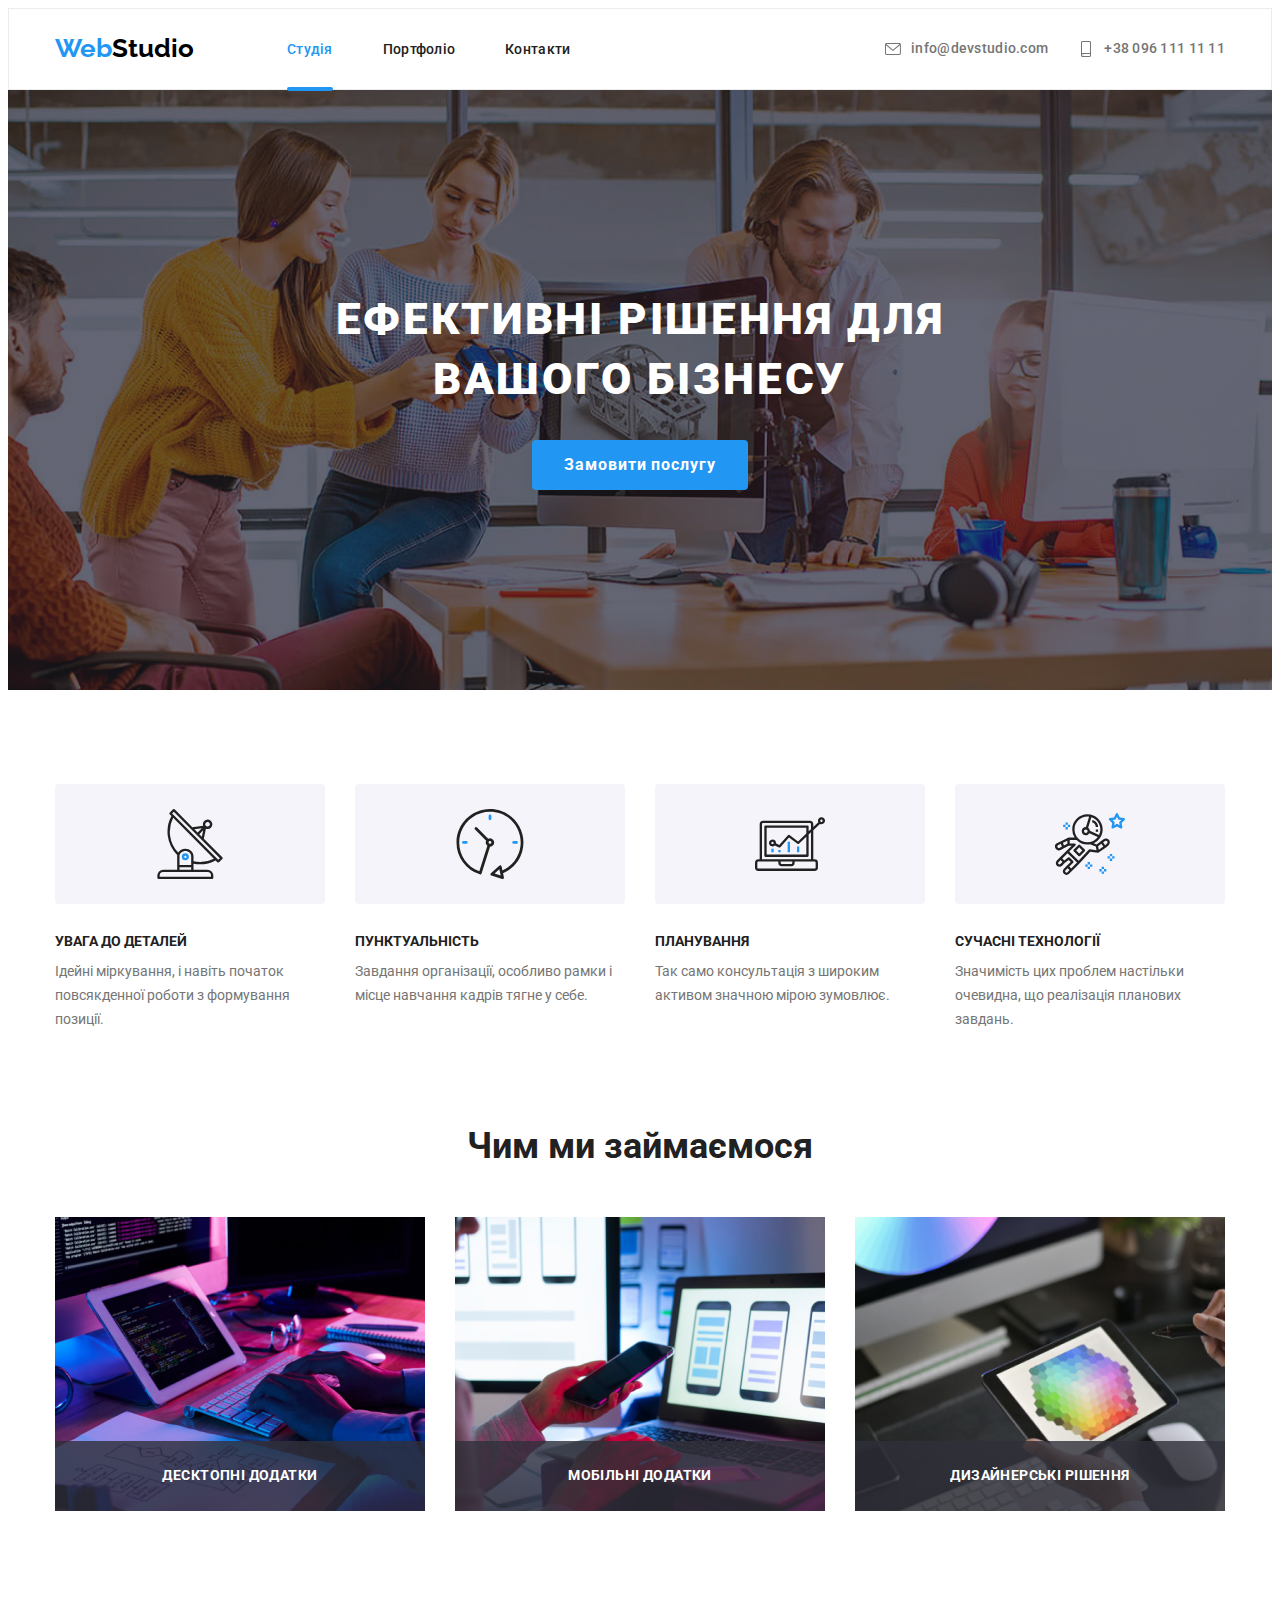
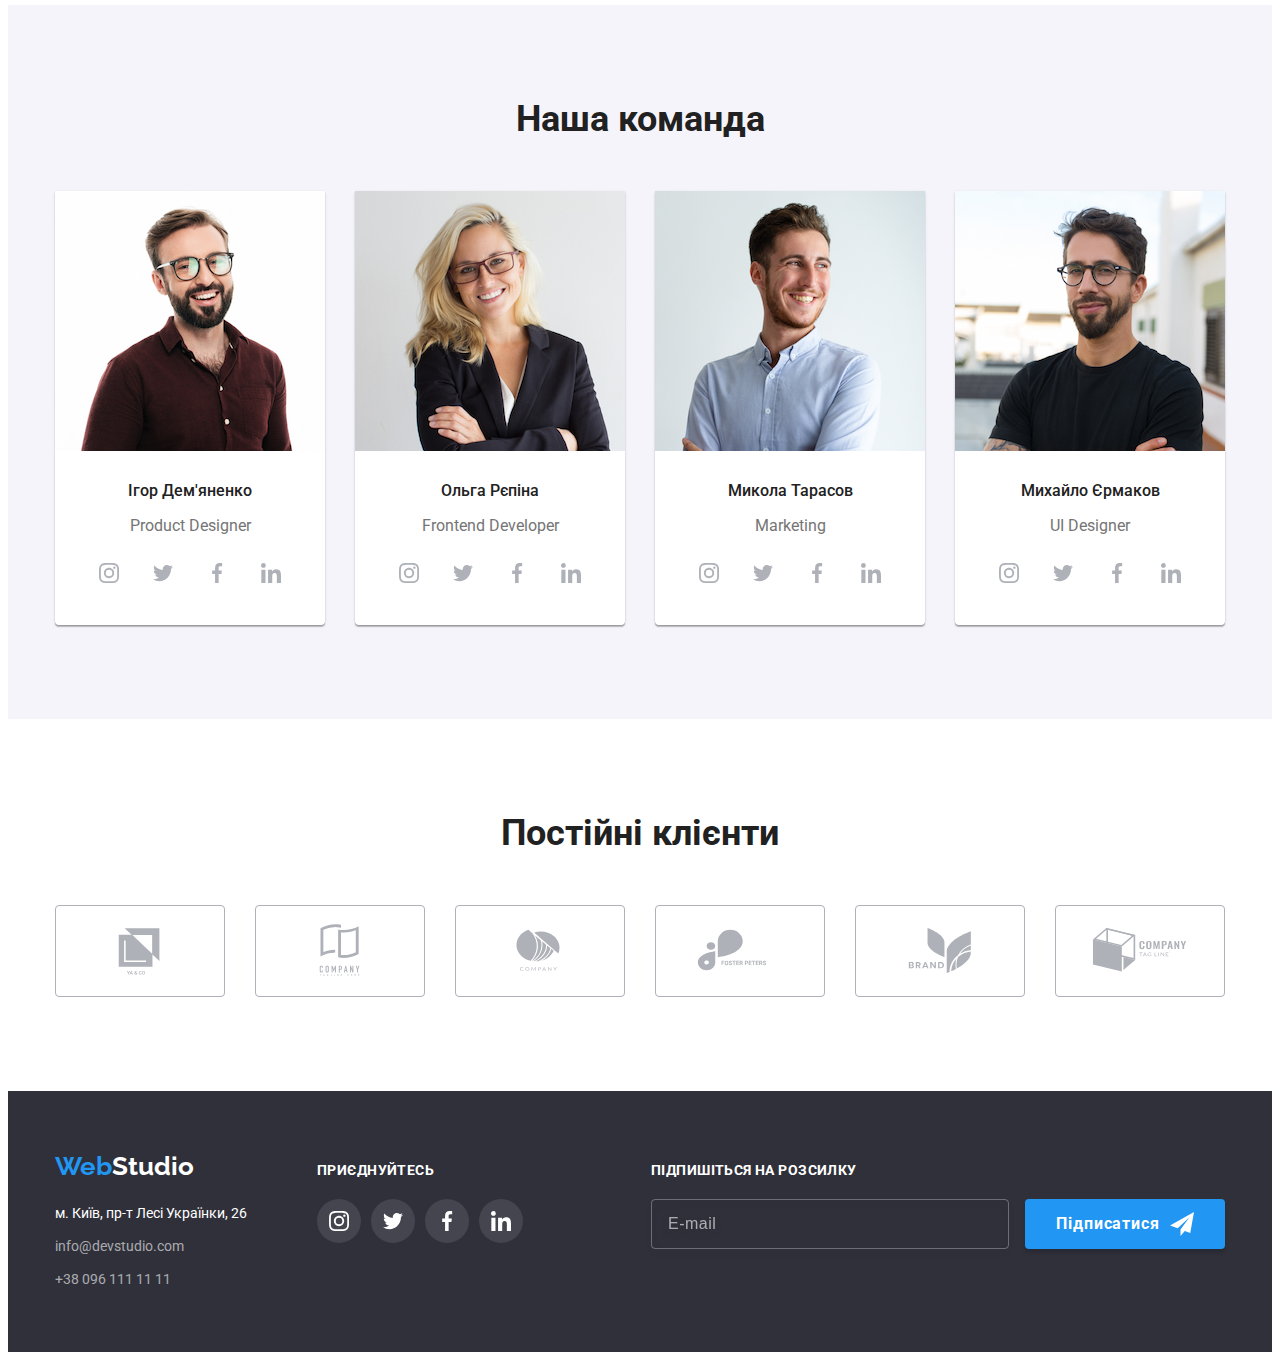
==== index.html @ 4e52470f "Initial commit" ====
<!DOCTYPE html>
<html lang="uk">

<head>
  <meta charset="UTF-8" />
  <meta http-equiv="X-UA-Compatible" content="IE=edge" />
  <meta name="viewport" content="width=device-width, initial-scale=1.0" />
  <title lang="en">WebStudio</title>
  <!-- Шрифти -->
  <link rel="preconnect" href="https://fonts.googleapis.com" />
  <link rel="preconnect" href="https://fonts.gstatic.com" crossorigin />
  <link href="https://fonts.googleapis.com/css2?family=Raleway:wght@700&family=Roboto:wght@400;500;700;900&display=swap"
    rel="stylesheet" />
  <!-- /шрифти -->
  <link rel="stylesheet" href="https://cdnjs.cloudflare.com/ajax/libs/modern-normalize/1.1.0/modern-normalize.min.css"
    integrity="sha512-wpPYUAdjBVSE4KJnH1VR1HeZfpl1ub8YT/NKx4PuQ5NmX2tKuGu6U/JRp5y+Y8XG2tV+wKQpNHVUX03MfMFn9Q=="
    crossorigin="anonymous" referrerpolicy="no-referrer" />
  <link rel="stylesheet" href="./css/reset.css" />
  <link rel="stylesheet" href="./css/styles.css" />
</head>

<body>
  <!-- Шапка -->
  <header class="header">
    <div class="container header-container">
      <nav class="nav">
        <a class="logo" href="index.html" lang="en"><span class="logo-web">Web</span>Studio</a>
        <ul class="list nav-list">
          <li><a class="nav-link current" href="index.html">Студія</a></li>
          <li><a class="nav-link" href="portfolio.html">Портфоліо</a></li>
          <li><a class="nav-link" href="contact.html">Контакти</a></li>
        </ul>
      </nav>

      <ul class="list header-list-contact">
        <li>
          <a class="header-contact" href="mailto:info@devstudio.com">
            <svg class="header-contact-icon" width="16px" height="16px">
              <use href="./images/icons.svg#icon-envelope"></use>
            </svg>
            <span>info@devstudio.com</span>
          </a>
        </li>

        <li>
          <a class="header-contact" href="tel:+380961111111">
            <svg class="header-contact-icon" width="16px" height="16px">
              <use href="./images/icons.svg#icon-smartphone"></use>
            </svg>
            <span>+38 096 111 11 11</span>
          </a>
        </li>
      </ul>
    </div>
  </header>
  <!-- Основна -->
  <main>
    <!-- Герой -->
    <section class="hero-section">
      <div class="container hero-container">
        <h1 class="hero-title">Ефективні рішення для вашого бізнесу</h1>
        <button class="button hero-button" type="button" data-modal-open>Замовити послугу</button>
      </div>
    </section>
    <!-- Особливості -->
    <section class="section features-section">
      <div class="container">
        <h2 class="invisible">Наші особливості</h2>
        <ul class="list features-list">
          <li>
            <div class="feature-icon">
              <svg width="70" height="70">
                <use href="./images/icons.svg#icon-antenna"></use>
              </svg>
            </div>
            <h3 class="features-subtitle">УВАГА ДО ДЕТАЛЕЙ</h3>
            <p class="features-text">
              Ідейні міркування, і навіть початок повсякденної роботи з формування позиції.
            </p>
          </li>
          <li>
            <div class="feature-icon">
              <svg width="70" height="70">
                <use href="./images/icons.svg#icon-clock"></use>
              </svg>
            </div>
            <h3 class="features-subtitle">ПУНКТУАЛЬНІСТЬ</h3>
            <p class="features-text">
              Завдання організації, особливо рамки і місце навчання кадрів тягне у себе.
            </p>
          </li>
          <li>
            <div class="feature-icon">
              <svg width="70" height="70">
                <use href="./images/icons.svg#icon-diagram"></use>
              </svg>
            </div>
            <h3 class="features-subtitle">ПЛАНУВАННЯ</h3>
            <p class="features-text">
              Так само консультація з широким активом значною мірою зумовлює.
            </p>
          </li>
          <li>
            <div class="feature-icon">
              <svg width="70" height="70">
                <use href="./images/icons.svg#icon-astronaut"></use>
              </svg>
            </div>
            <h3 class="features-subtitle">СУЧАСНІ ТЕХНОЛОГІЇ</h3>
            <p class="features-text">
              Значимість цих проблем настільки очевидна, що реалізація планових завдань.
            </p>
          </li>
        </ul>
      </div>
    </section>
    <!-- Чим ми займаємося -->
    <section class="specialization-section">
      <div class="container">
        <h2 class="title specialization-title">Чим ми займаємося</h2>
        <ul class="list specialization-container">

          <li class="specialization-item">
            <img src="./images/box1.jpg" alt="Десктопні додатки" width="370" />
            <div class="specialization-top-container">
              <p class="specialization-top-title">Десктопні додатки</p>
            </div>
          </li>

          <li class="specialization-item">
            <img src="./images/box2.jpg" alt="Мобільні додатки" width="370" />
            <div class="specialization-top-container">
              <p class="specialization-top-title">Мобільні додатки</p>
            </div>
          </li>

          <li class="specialization-item">
            <img src="./images/box3.jpg" alt="Дизайнерські рішення" width="370" />
            <div class="specialization-top-container">
              <p class="specialization-top-title">Дизайнерські рішення</p>
            </div>
          </li>
        </ul>
      </div>
    </section>
    <!-- Наша команда -->
    <section class="team-section">
      <div class="container">
        <h2 class="title team-title">Наша команда</h2>
        <ul class="list team-container">
          <li class="team-card">
            <img src="./images/img1.jpg" alt="Ігор Дем'яненко" width="270" />
            <div class="team-descr">
              <h3 class="team-name">Ігор Дем'яненко</h3>
              <p class="team-profession" lang="en">Product Designer</p>

              <ul class="team-soc-list">
                <li class="team-soc-item">
                  <a href="" class="team-soc-link">
                    <svg class="team-soc-icon" width="20" height="20">
                      <use href="./images/icons.svg#icon-instagram"></use>
                    </svg>
                  </a>
                </li>

                <li class="team-soc-item">
                  <a href="" class="team-soc-link">
                    <svg class="team-soc-icon" width="20" height="20">
                      <use href="./images/icons.svg#icon-twitter"></use>
                    </svg>
                  </a>
                </li>
                <li class="team-soc-item">
                  <a href="" class="team-soc-link">
                    <svg class="team-soc-icon" width="20" height="20">
                      <use href="./images/icons.svg#icon-facebook"></use>
                    </svg>
                  </a>
                </li>
                <li class="team-soc-item">
                  <a href="" class="team-soc-link">
                    <svg class="team-soc-icon" width="20" height="20">
                      <use href="./images/icons.svg#icon-linkedin"></use>
                    </svg>
                  </a>
                </li>
              </ul>
            </div>
          </li>
          <li class="team-card">
            <img src="./images/img2.jpg" alt="Ольга Рєпіна" width="270" />
            <div class="team-descr">
              <h3 class="team-name">Ольга Рєпіна</h3>
              <p class="team-profession" lang="en">Frontend Developer</p>
              <ul class="team-soc-list">
                <li class="team-soc-item">
                  <a href="" class="team-soc-link">
                    <svg class="team-soc-icon" width="20" height="20">
                      <use href="./images/icons.svg#icon-instagram"></use>
                    </svg>
                  </a>
                </li>
                <li class="team-soc-item">
                  <a href="" class="team-soc-link">
                    <svg class="team-soc-icon" width="20" height="20">
                      <use href="./images/icons.svg#icon-twitter"></use>
                    </svg>
                  </a>
                </li>
                <li class="team-soc-item">
                  <a href="" class="team-soc-link">
                    <svg class="team-soc-icon" width="20" height="20">
                      <use href="./images/icons.svg#icon-facebook"></use>
                    </svg>
                  </a>
                </li>
                <li class="team-soc-item">
                  <a href="" class="team-soc-link">
                    <svg class="team-soc-icon" width="20" height="20">
                      <use href="./images/icons.svg#icon-linkedin"></use>
                    </svg>
                  </a>
                </li>
              </ul>
            </div>
          </li>
          <li class="team-card">
            <img src="./images/img3.jpg" alt="Микола Тарасов" width="270" />
            <div class="team-descr">
              <h3 class="team-name">Микола Тарасов</h3>
              <p class="team-profession" lang="en">Marketing</p>
              <ul class="team-soc-list">
                <li class="team-soc-item">
                  <a href="" class="team-soc-link">
                    <svg class="team-soc-icon" width="20" height="20">
                      <use href="./images/icons.svg#icon-instagram"></use>
                    </svg>
                  </a>
                </li>
                <li class="team-soc-item">
                  <a href="" class="team-soc-link">
                    <svg class="team-soc-icon" width="20" height="20">
                      <use href="./images/icons.svg#icon-twitter"></use>
                    </svg>
                  </a>
                </li>
                <li class="team-soc-item">
                  <a href="" class="team-soc-link">
                    <svg class="team-soc-icon" width="20" height="20">
                      <use href="./images/icons.svg#icon-facebook"></use>
                    </svg>
                  </a>
                </li>
                <li class="team-soc-item">
                  <a href="" class="team-soc-link">
                    <svg class="team-soc-icon" width="20" height="20">
                      <use href="./images/icons.svg#icon-linkedin"></use>
                    </svg>
                  </a>
                </li>
              </ul>
            </div>
          </li>
          <li class="team-card">
            <img src="./images/img4.jpg" alt="Михайло Єрмаков" width="270" />
            <div class="team-descr">
              <h3 class="team-name">Михайло Єрмаков</h3>
              <p class="team-profession" lang="en">UI Designer</p>
              <ul class="team-soc-list">
                <li class="team-soc-item">
                  <a href="" class="team-soc-link">
                    <svg class="team-soc-icon" width="20" height="20">
                      <use href="./images/icons.svg#icon-instagram"></use>
                    </svg>
                  </a>
                </li>
                <li class="team-soc-item">
                  <a href="" class="team-soc-link">
                    <svg class="team-soc-icon" width="20" height="20">
                      <use href="./images/icons.svg#icon-twitter"></use>
                    </svg>
                  </a>
                </li>
                <li class="team-soc-item">
                  <a href="" class="team-soc-link">
                    <svg class="team-soc-icon" width="20" height="20">
                      <use href="./images/icons.svg#icon-facebook"></use>
                    </svg>
                  </a>
                </li>
                <li class="team-soc-item">
                  <a href="" class="team-soc-link">
                    <svg class="team-soc-icon" width="20" height="20">
                      <use href="./images/icons.svg#icon-linkedin"></use>
                    </svg>
                  </a>
                </li>
              </ul>
            </div>
          </li>
        </ul>
      </div>
    </section>
    <!-- Постійні клієнти -->
    <section class="clients-section">
      <div class="container">
        <h2 class="title clients-title">Постійні клієнти</h2>
        <ul class="list clients-container">
          <li class="clients-inem">
            <a class="clients-link" href="">
              <svg class="clients-icon" width="106" height="60">
                <use href="./images/icons.svg#icon-cl_Logo1"></use>
              </svg>
            </a>
          </li>

          <li class="clients-inem">
            <a class="clients-link" href="">
              <svg class="clients-icon" width="106" height="60">
                <use href="./images/icons.svg#icon-cl_Logo2"></use>
              </svg>
            </a>
          </li>
          <li class="clients-inem">
            <a class="clients-link" href="">
              <svg class="clients-icon" width="106" height="60">
                <use href="./images/icons.svg#icon-cl_Logo3"></use>
              </svg>
            </a>
          </li>
          <li class="clients-inem">
            <a class="clients-link" href="">
              <svg class="clients-icon" width="106" height="60">
                <use href="./images/icons.svg#icon-cl_Logo4"></use>
              </svg>
            </a>
          </li>
          <li class="clients-inem">
            <a class="clients-link" href="">
              <svg class="clients-icon" width="106" height="60">
                <use href="./images/icons.svg#icon-cl-Logo5"></use>
              </svg>
            </a>
          </li>
          <li class="clients-inem">
            <a class="clients-link" href="">
              <svg class="clients-icon" width="106" height="60">
                <use href="./images/icons.svg#icon-cl_Logo6"></use>
              </svg>
            </a>
          </li>
        </ul>
      </div>
    </section>
  </main>
  <!-- Футер -->
  <footer class="footer">
    <div class="container footer-container">
      <!-- footer logo and address-->
      <section>
        <a class="logo" href="index.html" lang="en"><span class="logo-web">Web</span>Studio</a>
        <address class="">
          <ul class="list footer-address-list">
            <li class="footer-address-item">
              <a class="footer-address-link" href="https://goo.gl/maps/1wXns7CKw61KpVam9" target="_blank"
                rel="noreferrer noopener">м. Київ, пр-т Лесі Українки, 26</a>
            </li>
            <li class="footer-address-item">
              <a class="footer-contact-link" href="mailto:info@devstudio.com">info@devstudio.com</a>
            </li>
            <li class="footer-address-item">
              <a class="footer-contact-link" href="tel:+380961111111">+38 096 111 11 11</a>
            </li>
          </ul>
        </address>
      </section>

      <div class="footer-items">
        <!-- footer-join-->
        <section class="footer-join">
          <h2 class="footer-title-join">приєднуйтесь</h2>
          <ul class="footer-soc-list">
            <li class="footer-soc-item">
              <a href="" class="footer-soc-link">
                <svg class="footer-soc-icon" width="20" height="20">
                  <use href="./images/icons.svg#icon-instagram"></use>
                </svg>
              </a>
            </li>
            <li class="footer-soc-item">
              <a href="" class="footer-soc-link">
                <svg class="footer-soc-icon" width="20" height="20">
                  <use href="./images/icons.svg#icon-twitter"></use>
                </svg>
              </a>
            </li>
            <li class="footer-soc-item">
              <a href="" class="footer-soc-link">
                <svg class="footer-soc-icon" width="20" height="20">
                  <use href="./images/icons.svg#icon-facebook"></use>
                </svg>
              </a>
            </li>
            <li class="footer-soc-item">
              <a href="" class="footer-soc-link">
                <svg class="footer-soc-icon" width="20" height="20">
                  <use href="./images/icons.svg#icon-linkedin"></use>
                </svg>
              </a>
            </li>
          </ul>
        </section>

        <!-- footer-subscribe-->
        <section class="footer-subscribe">
          <h2 class="footer-title-subscribe">Підпишіться на розсилку</h2>
          <form name="footer-subscribe-form" autocomplete="on">
            <label>
              <input class="footer-subscribe-input" type="email" name="email" placeholder="E-mail">
            </label>
            <button type="submit" class="subscribe-button">
              <span class="subscribe-button-text">Підписатися</span>
              <svg class="footer-subscribe-icon" width="24" height="24">
                <use href="./images/icons.svg#icon-iconsend"></use>
              </svg>
            </button>
          </form>
        </section>
      </div>

    </div>
  </footer>

  <!-- Modal window -->
  <div class="backdrop is-hidden" data-modal>
    <div class="modal">
      <button class="modal-button" type="button" data-modal-close>
        <svg class="modal-close-icon" width="18" height="18">
          <use href="./images/icons.svg#icon-close"></use>
        </svg>
      </button>

      <p class="modal-title">Залиште свої дані, ми вам передзвонимо</p>
      <form class="modal-form" autocomplete="on">
        <!-- label -->
        <label class="modal-form-label">
          <span class="modal-label-title">Ім'я</span>
          <input class="modal-form-input" type="text" name="user_name" placeholder=" " />
          <svg class="modal-form-icon" width="18px" height="18px">
            <use href="./images/icons.svg#icon-user"></use>
          </svg>
        </label>
        <label class="modal-form-label">
          <span class="modal-label-title">Телефон</span>
          <input class="modal-form-input" type="text" name="user_tel" placeholder=" " />
          <svg class="modal-form-icon" width="18px" height="18px">
            <use href="./images/icons.svg#icon-phone"></use>
          </svg>
        </label>
        <label class="modal-form-label">
          <span class="modal-label-title">Пошта</span>
          <input class="modal-form-input" type="text" name="user_email" placeholder=" " />
          <svg class="modal-form-icon" width="18px" height="18px">
            <use href="./images/icons.svg#icon-mail"></use>
          </svg>
        </label>
        <!-- textarea -->
        <label class="modal-form-label">
          <span class="modal-label-title">Коментар</span>
          <textarea class="modal-form-textarea" name="feedback" placeholder="Введіть текст"></textarea>
        </label>
        <!-- inputcheck -->
        <input class="modal-form-inputcheck is-hidden" type="checkbox" name="accept" value="true" id="check" />
        <label class="check-text" for="check">
          &nbsp; Погоджуюся з розсилкою та приймаю &nbsp; 
          <a class="check-link" href="">Умови договору</a>&nbsp;
        </label>
        <!-- button -->
        <button class="modal-send-button" type="submit"><span class="send-button-text">Відправити</span></button>

      </form>
    </div>

  </div>
  <script src="./js/modal.js"></script>
</body>

</html>
---- css/styles.css ----
/* All */
:root {
  --primary-white-color: #fff;
  --accent-color: #2196f3;
  --button-background: #f5f4fa;
  --primary-text-color: #757575;
  --title-text-color: #212121;

  --font-weight-500: 500;
  --font-weight-700: 700;
  --letter-spacing-006: 0.06em;
  --font-size-14: 14px;
  --font-size-16: 16px;
}

.container {
  max-width: 1200px;
  width: 100%;
  padding-left: 15px;
  padding-right: 15px;
  margin: 0 auto;
  /* outline: 1px solid tomato; */
}

/* Body */
body {
  background-color: var(--primary-white-color);

  color: var(--primary-text-color);
  font-family: Roboto, sans-serif;
}

/* .list {
  list-style: none;
  margin: 0;
  padding-left: 0;
} */

.title {
  color: var(--title-text-color);
}

.text {
  color: var(--primary-text-color);
}

/* button */

.button {
  cursor: pointer;
  font-family: inherit;

  border: none;
  padding: 0.5rem 1.5rem;
  border-radius: 4px;
}

.invisible {
  font-size: 0;
}

/* logo */
.logo {
  text-decoration: none;
  color: #000000;
  font-family: Raleway, sans-serif;
  font-size: 26px;
  line-height: 1.2;
  font-weight: var(--font-weight-700);

}

.logo-web {
  color: var(--accent-color);
}

/* logo footer */
footer .logo {
  color: #ffffff;
}

/* ---------------HEADER */
.header {
  padding-top: 24px;
  padding-bottom: 25px;
  border: 1px solid #ececec;
  /* position: relative; */
}

.header-container {
  display: flex;
  justify-content: space-between;
  align-items: center;
  /* outline: 1px solid tomato; */
}

/* ---------------HEADER nav */

.nav {
  display: inline-flex;
  align-items: center;
  /* outline: 1px solid tomato; */
}

.nav-list {
  display: inline-flex;
  justify-content: space-between;
  gap: 50px;
  margin-left: 93px;
  /* outline: 1px solid tomato; */
}

.nav-link {
  text-decoration: none;
  color: var(--title-text-color);
  font-size: var(--font-size-14);
  letter-spacing: 0.02em;
  line-height: 1.14;
  font-weight: var(--font-weight-500);

  transition-property: color;
  transition-duration: 250ms;
  transition-timing-function: cubic-bezier(0.4, 0, 0.2, 1);
}

.nav-link:hover,
.nav-link:focus,
.current {
  color: var(--accent-color);
  position: relative;
}

.current::after {
  content: "";
  display: flex;
  width: 100%;
  height: 4px;
  background-color: currentColor;
  border-radius: 2px;
  
  position: absolute;
  top: 46px;
  
}

/* ---------------HEADER contacts */
.header-list-contact {
  display: inline-flex;
  justify-content: center;
  gap: 30px;
  /* outline: 1px solid tomato; */
}


.header-contact {
  text-decoration: none;
  color: var(--primary-text-color);
  font-size: var(--font-size-14);
  letter-spacing: 0.02em;
  line-height: 1.14;
  font-weight: var(--font-weight-500);

  display: flex;
  gap: 10px;

  transition-property: color;
  transition-duration: 250ms;
  transition-timing-function: cubic-bezier(0.4, 0, 0.2, 1);

}

.header-contact:hover,
.header-contact:focus {
  color: var(--accent-color);
}

.header-contact-icon {
  fill: #757575;

  transition-property: fill;
  transition-duration: 250ms;
  transition-timing-function: cubic-bezier(0.4, 0, 0.2, 1);
}

.header-contact:hover .header-contact-icon,
.header-contact:focus .header-contact-icon {
  fill: var(--accent-color);
}

.header-mail::before {
  content: url('../images/envelope.svg');

  margin-right: 10px;
  /* align-items: baseline; */

}

.header-tel::before {
  content: url('../images/smartphone.svg');
  margin-right: 10px;

}

/* ---------------FOOTER */
footer {
  padding-top: 60px;
  padding-bottom: 60px;

  background-color: #2f303a;
}

.footer-container {
  display: flex;
  gap: 70px;
}

footer .logo {
  display: block;
  margin-bottom: 20px;
}

.footer-address-list {
  display: flex;
  flex-direction: column;
  gap: 9px;
}

.footer-address-link,
.footer-contact-link {
  text-decoration: none;
  font-style: normal;
  color: #ffffff;
  font-size: var(--font-size-14);
  line-height: 1.71;

  transition: color;
  transition-duration: 250ms;
  transition-timing-function: cubic-bezier(0.4, 0, 0.2, 1);
}

.footer-contact-link {
  color: rgba(255, 255, 255, 0.6);
}

.footer-address-link:hover,
.footer-address-link:focus,
.footer-contact-link:hover,
.footer-contact-link:focus {
  color: var(--accent-color);
}

/* ---------------FOOTER join and subscribe*/
.footer-items {
  padding-top: 12px;

  display: flex;
  justify-content: space-between;
  flex-grow: 1;

}

/* ---------------FOOTER join */
.footer-title-join {
  font-weight: var(--font-weight-700);
  font-size: var(--font-size-14);
  line-height: 1.14;
  letter-spacing: 0.03em;
  text-transform: uppercase;

  color: var(--primary-white-color);

  margin-bottom: 20px;
}

/* ---------------FOOTER subscribe */

.footer-title-subscribe {
  font-weight: var(--font-weight-700);
  font-size: var(--font-size-14);
  line-height: 1.14;
  letter-spacing: 0.03em;
  text-transform: uppercase;
  
  color: #FFFFFF;

  margin-bottom: 20px;
}

.footer-subscribe-form {
  display: flex;
  justify-content: center;
  gap: 12px; /* не працює геп */
  
}

.footer-subscribe-input {
  color: var(--primary-white-color);

  width: 358px;
  height: 50px;

  border: 1px solid rgba(255, 255, 255, 0.3);
  border-radius: 4px;
  background-color: inherit;
  outline: none;
  filter: drop-shadow(0px 4px 4px rgba(0, 0, 0, 0.15));

  padding-left: 16px;
  margin-right: 12px;
}

.footer-subscribe-input::placeholder {
  font-size: 16px;
  line-height: 1.25;
  letter-spacing: 0.03em;

  color: rgba(255, 255, 255, 0.6);
}

.subscribe-button {
  width: 200px;
  height: 50px;
  background-color: var(--accent-color);
  border-radius: 4px;
  border: 0;

  box-shadow: 0px 4px 4px rgba(0, 0, 0, 0.15);

  display: inline-flex;
  align-items: center;
  justify-content: center;
  gap: 10px;
}

.subscribe-button-text {
  font-weight: var(--font-weight-700);
  font-size: 16px;
  letter-spacing: 0.06em;
  line-height: 1.88;
  color: #FFFFFF;
}

.footer-subscribe-icon {
  fill: var(--primary-white-color);
}


/* ---------------MAIN */
.section {
  padding-bottom: 94px;
}

/* ---------------index.html */

/* ---------------MAIN hero */
.hero-section {
  padding-top: 200px;
  padding-bottom: 200px;
  background-color: #2f303a;

  background-image: linear-gradient(rgba(47, 48, 58, 0.4), rgba(47, 48, 58, 0.4)), url(../images/hero.jpg);
  background-repeat: no-repeat;
  background-position: center;
  background-size: cover;
}

.hero-container {
  width: 100%;
  max-width: 696px;
}

.hero-title {
  color: var(--primary-white-color);
  letter-spacing: var(--letter-spacing-006);
  font-size: 44px;
  line-height: 1.36;
  text-align: center;
  text-transform: uppercase;
  font-weight: 900;

  margin-bottom: 30px;
}

.hero-button {
  background-color: var(--accent-color);
  color: var(--primary-white-color);
  font-family: inherit;
  font-weight: var(--font-weight-700);
  font-size: var(--font-size-16);
  letter-spacing: var(--letter-spacing-006);
  line-height: 1.88;

  display: block;
  margin: 0 auto;
  width: 216px;
  height: 50px;
}

/* ---------------MAIN features */
.features-section {
  padding-top: 94px;
  padding-bottom: 94px;
}

.features-list {
  display: flex;
  gap: 30px;
}

.features-subtitle {
  font-size: var(--font-size-14);
  line-height: 1.14;
  font-weight: var(--font-weight-700);
  text-transform: uppercase;
  color: var(--title-text-color);

  margin-bottom: 10px;
  margin-top: 30px;
  width: 270px;
}

.features-text {
  font-size: var(--font-size-14);
  font-size: 14px;
  line-height: 1.71;
  color: var(--primary-text-color);

  width: 270px;
}

.feature-icon {
  width: 270px;
  height: 120px;
  background: #F5F4FA;
  border-radius: 4px;

  display: flex;
  justify-content: center;
  align-items: center;
}

/* ---------------MAIN specialization & team */
.specialization-title,
.team-title,
.clients-title {
  font-size: 36px;
  line-height: 1.16;
  font-weight: var(--font-weight-700);
  text-align: center;
  color: var(--title-text-color);
}

/* ---------------MAIN specialization */
.specialization-section {
  padding-bottom: 94px;
}

.specialization-title {
  margin-bottom: 50px;
}

.specialization-container {
  display: flex;
  justify-content: space-between;
}

.specialization-item {
  position: relative;
}

.specialization-top-container {
  background: rgba(47, 48, 58, 0.8);

  width: 100%;
  position: absolute;
  bottom: 0;
}

.specialization-top-title {
  font-weight: 700;
  font-size: 14px;
  line-height: 1.14;
  text-align: center;
  letter-spacing: 0.03em;
  text-transform: uppercase;

  color: #FFFFFF;

  padding: 27px;
}

/* ---------------MAIN team */
.team-section {
  padding-top: 94px;
  padding-bottom: 94px;
  background-color: #F5F4FA;
}

.team-title {
  margin-bottom: 50px;
}

.team-container {
  display: flex;
  justify-content: space-between;
}

.team-card {
  background: #fff;
  border-radius: 0px 0px 4px 4px;
  box-shadow: 0px 1px 3px rgba(0, 0, 0, 0.12), 0px 1px 1px rgba(0, 0, 0, 0.14),
    0px 2px 1px rgba(0, 0, 0, 0.2);
}

.team-descr {
  padding: 30px 0;
}

.team-name {
  color: var(--title-text-color);
  font-weight: var(--font-weight-500);
  font-size: var(--font-size-16);
  line-height: 1.19;
  text-align: center;

  margin-bottom: 10px;
}

.team-profession {
  color: var(--primary-text-color);
  font-size: var(--font-size-16);
  line-height: 1.19;
  text-align: center;
  margin: 16px;
}

/* *********************************soc-icon */

.team-soc-list,
.footer-soc-list {
  display: flex;
  justify-content: center;
  gap: 10px;
}

.team-soc-item,
.footer-soc-item {
  width: 44px;
  height: 44px;
}

.team-soc-link,
.footer-soc-link {
  width: 100%;
  height: 100%;
  border-radius: 50%;

  display: flex;
  justify-content: center;
  align-items: center;

  transition-property: background-color;
  transition-duration: 250ms;
  transition-timing-function: cubic-bezier(0.4, 0, 0.2, 1);
}

.footer-soc-link {
  background: rgba(255, 255, 255, 0.1);
}

.team-soc-icon {
  fill: #AFB1B8;

  transition-property: fill;
  transition-duration: 250ms;
  transition-timing-function: cubic-bezier(0.4, 0, 0.2, 1);
}

.footer-soc-icon {
  fill: white;
}

.team-soc-link:hover .team-soc-icon,
.team-soc-link:focus .team-soc-icon {
  fill: white;
}

.team-soc-link:hover,
.team-soc-link:focus,
.footer-soc-link:hover,
.footer-soc-link:focus {
  background-color: #2196F3;
}

/* ********************************* */

/* ---------------MAIN clients */
.clients-section {
  padding-top: 94px;
  padding-bottom: 94px;
}

.clients-title {
  margin-bottom: 50px;
}

.clients-container {
  display: flex;
  justify-content: center;
  align-items: center;
  gap: 30px;
}

.clients-inem {
  width: 170px;
  height: 92px;
}

.clients-link {
  width: 100%;
  height: 100%;
  border: 1px solid #AFB1B8;
  border-radius: 4px;

  display: flex;
  justify-content: center;
  align-items: center;

  transition-property: border-color;
  transition-duration: 250ms;
  transition-timing-function: cubic-bezier(0.4, 0, 0.2, 1);
}

.clients-icon {
  fill: #AFB1B8;

  transition-property: fill;
  transition-duration: 250ms;
  transition-timing-function: cubic-bezier(0.4, 0, 0.2, 1)
}

.clients-link:hover,
.clients-link:focus {
  border-color: var(--accent-color);
}

.clients-link:hover .clients-icon,
.clients-link:focus .clients-icon {
  fill: var(--accent-color);
}

/* ---------------portfolio.html */

/* ---------------MAIN portfolio */
.portfolio-section {
  padding-top: 94px;
  padding-bottom: 94px;
}

.portfolio-filter {
  font-family: inherit;
  font-weight: var(--font-weight-500);
  font-size: var(--font-size-16);
  line-height: 1.62;
  text-align: center;
  color: var(--title-text-color);

  transition: color, background-color, box-shadow;
  transition-duration: 250ms;
  transition-timing-function: cubic-bezier(0.4, 0, 0.2, 1);
}

.portfolio-filter:hover,
.portfolio-filter:focus {
  color: var(--primary-white-color);
  background-color: var(--accent-color);

  box-shadow: 0px 3px 1px rgba(0, 0, 0, 0.1), 0px 1px 2px rgba(0, 0, 0, 0.08), 0px 2px 2px rgba(0, 0, 0, 0.12);
}

.button-list {
  margin-bottom: 50px;
  display: flex;
  gap: 8px;
  justify-content: center;
}

.portfolio-list {
  display: flex;
  gap: 30px;
  flex-wrap: wrap;
}

.portfolio-item {
  width: 370px;

  transition: box-shadow;
  transition-duration: 250ms;
  transition-timing-function: cubic-bezier(0.4, 0, 0.2, 1);
}

.portfolio-item:hover,
.portfolio-item:focus {
  box-shadow: 0px 1px 1px rgba(0, 0, 0, 0.12), 0px 4px 4px rgba(0, 0, 0, 0.06), 1px 4px 6px rgba(0, 0, 0, 0.16);
}

.portfolio-top-wrap {
  position: relative;
  overflow: hidden;
}

.portfolio-top-text {
  font-size: 18px;
  line-height: 1.55;
  letter-spacing: 0.03em;
  color: #FFFFFF;
  background: rgba(33, 150, 243, 0.9);

  padding: 24px;
  height: 100%;

  display: flex;
  align-items: center;

  position: absolute;
  top: 0;
  transform: translateY(101%);

  transition: transform;
  transition-duration: 250ms;
  transition-timing-function: cubic-bezier(0.4, 0, 0.2, 1);

  overflow: auto;
}

.portfolio-item:hover .portfolio-top-text,
.portfolio-item:focus .portfolio-top-text {
  transform: translateY(0);
}

.portfolio-descr {
  padding: 20px 24px;
  width: 370px;
  border: 1px solid #eeeeee;
  border-top: 0;
}

.portfolio-subtitle {
  font-weight: var(--font-weight-700);
  font-size: 18px;
  line-height: 2;
  letter-spacing: var(--letter-spacing-006);
  color: var(--title-text-color);

  margin-bottom: 4px;
}

.portfolio-project {
  font-size: var(--font-size-16);
  line-height: 1.88;
  color: var(--primary-text-color);
}


/* ---------------Backdrop */
.backdrop {
  position: fixed;
  top: 0;
  width: 100%;
  height: 100%;
  background: rgba(0, 0, 0, 0.2);

  transition: opacity, visibility;
  transition-duration: 250ms;
  transition-timing-function: cubic-bezier(0.4, 0, 0.2, 1);
}

.is-hidden {
  visibility: hidden;
  /* забирає можливість фокусу */
  opacity: 0;
  /* робить невидимим */
  pointer-events: none;
  /* еможливо клікнути */
}

.modal {
  width: 528px;
  min-height: 581px;
  padding: 40px;

  background-color: #ffffff;
  box-shadow: 0px 1px 3px rgba(0, 0, 0, 0.12), 0px 1px 1px rgba(0, 0, 0, 0.14), 0px 2px 1px rgba(0, 0, 0, 0.2);
  border-radius: 4px;

  position: absolute;
  top: 50%;
  left: 50%;
  transform: translate(-50%, -50%) scaleY(1);
  transition: transform 250ms cubic-bezier(0.4, 0, 0.2, 1);
}

/* ховаємо модалку в інший стан */
.backdrop.is-hidden .modal {
  transform: translate(-50%, -50%) scaleY(0);
}

.modal-button {
  background-color: inherit;
  border: 1px solid rgba(0,0,0, 0.1);
  border-radius: 50%;
  width: 30px;
  height: 30px;

  position: absolute;
  right: 8px;
  top: 8px;

  display: flex;
  justify-content: center;
  align-items: center;
}

.modal-close-icon {
  fill: #000000;

  transition: fill;
  transition-duration: 250ms;
  transition-timing-function: cubic-bezier(0.4, 0, 0.2, 1);
}

.modal-button:hover .modal-close-icon,
.modal-button:focus .modal-close-icon {
  fill: var(--accent-color);
}

/* modal-title */
.modal-title {
  font-weight: 700;
  font-size: 20px;
  line-height: 1.15;
  text-align: center;
  letter-spacing: 0.03em;
  color: #212121;
  margin-bottom: 12px;
}

/* modal-form */

.modal-form-label {
  position: relative;
  display: flex;
  flex-direction: column;
  margin-bottom: 10px;
}

.modal-label-title {
  font-size: 12px;
  line-height: 1.16;
  letter-spacing: 0.01em;
  color: #757575;

  display: flex;
  margin-bottom: 4px;
}

/* input */
.modal-form-input {
  width: 100%;
  height: 40px;
  
  border: 1px solid rgba(33, 33, 33, 0.2);
  border-radius: 4px;
  outline: none;
  padding-left: 42px;

  transition: border-color;
  transition-duration: 250ms;
  transition-timing-function: cubic-bezier(0.4, 0, 0.2, 1);
}

.modal-form-icon {
  width: 18px;
  height: 18px;

  position: absolute;
  left: 12px;
  bottom: 11px;

  transition: fill;
  transition-duration: 250ms;
  transition-timing-function: cubic-bezier(0.4, 0, 0.2, 1);
}

/* textarea */
.modal-form-textarea {
  width: 100%;
  min-height: 120px;

  resize: none;

  border: 1px solid rgba(33, 33, 33, 0.2);
  border-radius: 4px;
  outline: none;
  padding: 12px 16px;

  transition: border-color;
  transition-duration: 250ms;
  transition-timing-function: cubic-bezier(0.4, 0, 0.2, 1);
}

.modal-form-textarea::placeholder {
  font-size: 12px;
  line-height: 1.16;
  letter-spacing: 0.01em;
  color: rgba(117, 117, 117, 0.5);
}

/* focus */
.modal-form-input:focus,
.modal-form-textarea:focus {
  border-color: var(--accent-color);
}

.modal-form-input:focus+.modal-form-icon {
  fill: var(--accent-color);
}

/* inputcheck */
.check-text {
  font-size: var(--font-size-14);
  line-height: 1.71;
  letter-spacing: 0.03em;
  color: var(--primary-text-color);

  margin: 0 auto 30px 12px;
  display: flex;
  align-items: center;
}

.check-link {
  color: var(--accent-color);
  text-decoration: underline;
  text-decoration-skip-ink: none;
  /* text-underline-position: under; */
}

.check-text::before {
  content: '';
  width: 16px;
  height: 15px;
  border: 2px solid #212121;
  border-radius: 2px;

  transition: border-color, background-color, background-image;
  transition-duration: 250ms;
  transition-timing-function: cubic-bezier(0.4, 0, 0.2, 1);
}

.modal-form-inputcheck:checked + .check-text::before {
  background-color: var(--accent-color);
  border-color: var(--accent-color);
  background-image: url(../images/check.svg);
  background-repeat: no-repeat;
  background-position: center;
}

/* button */
.modal-send-button {
  width: 200px;
  height: 50px;
  margin: 0 auto;

  background: var(--accent-color);
  box-shadow: 0px 4px 4px rgba(0, 0, 0, 0.15);
  border-radius: 4px;
  border: 0;

  display: flex;
  align-items: center;
  justify-content: center;
}

.send-button-text {
  font-weight: 700;
  font-size: 16px;
  line-height: 1.88;
  letter-spacing: 0.06em;
  color: #FFFFFF;
}
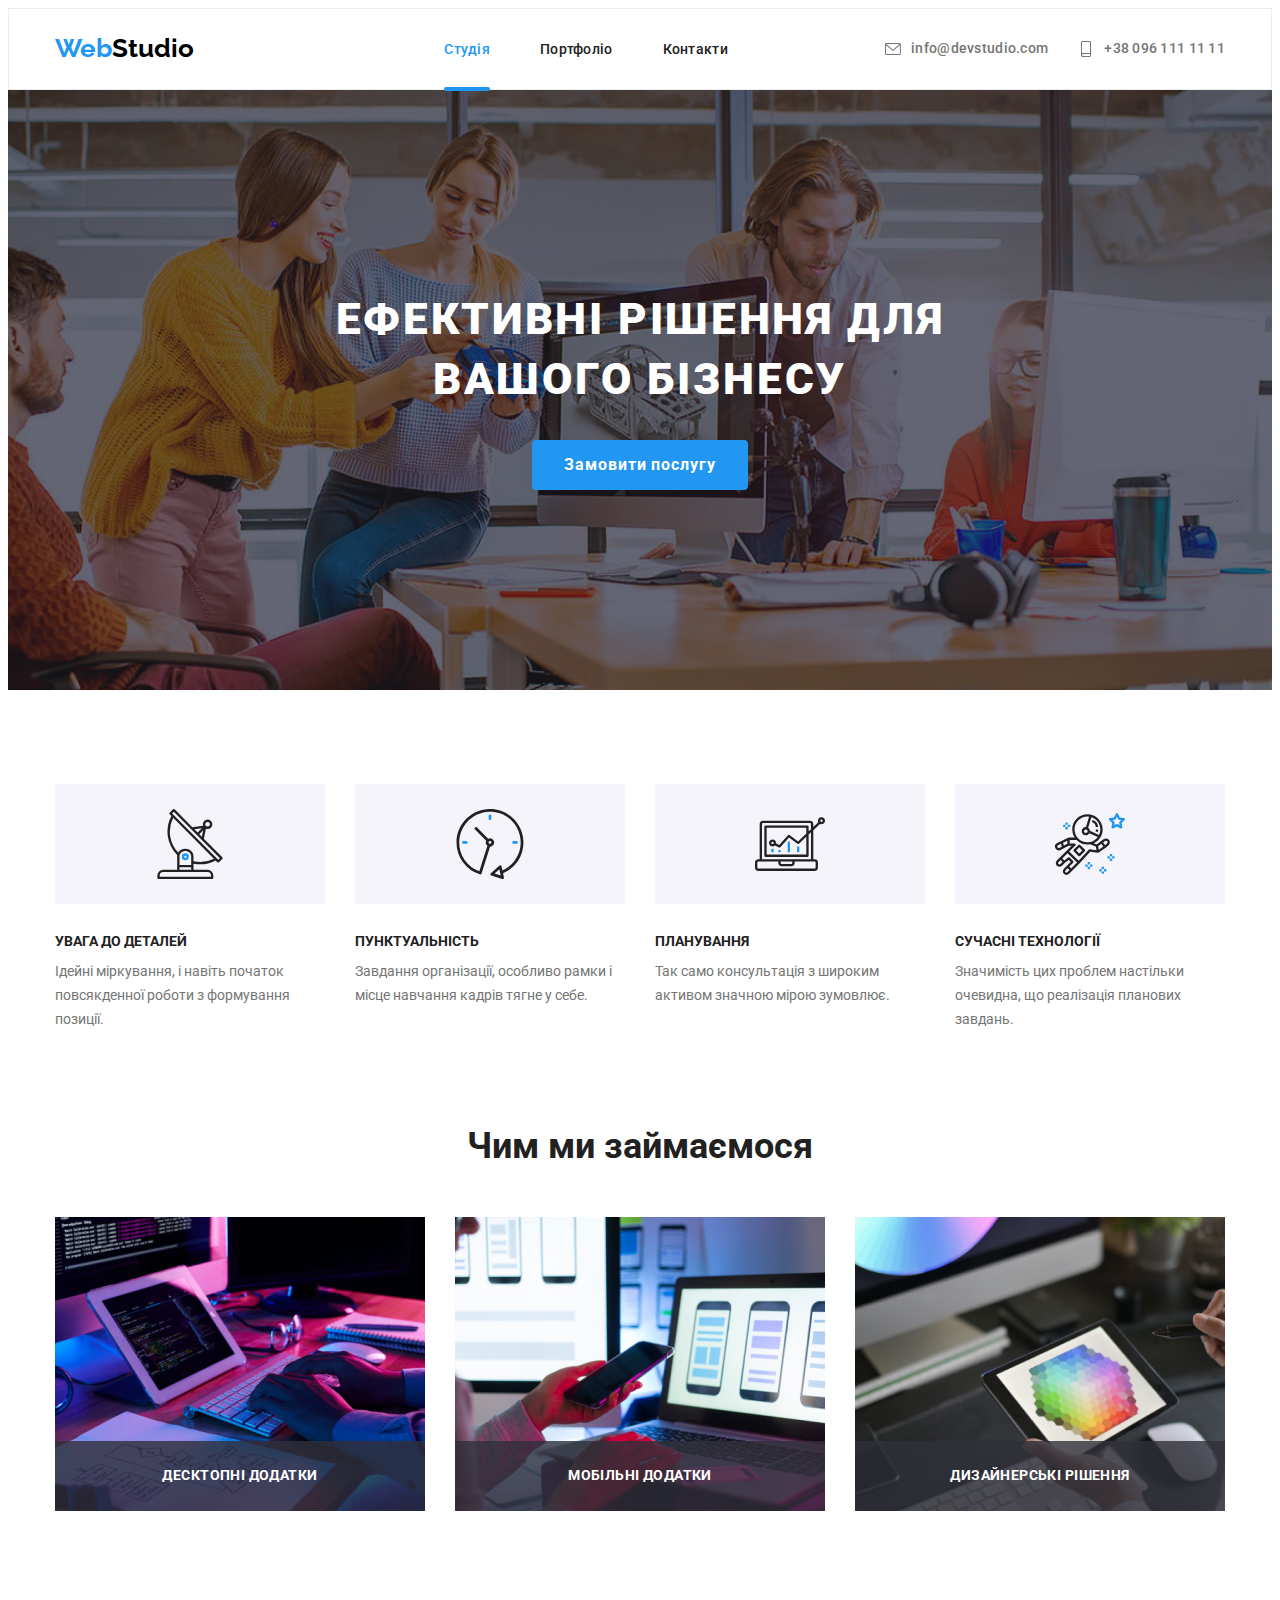
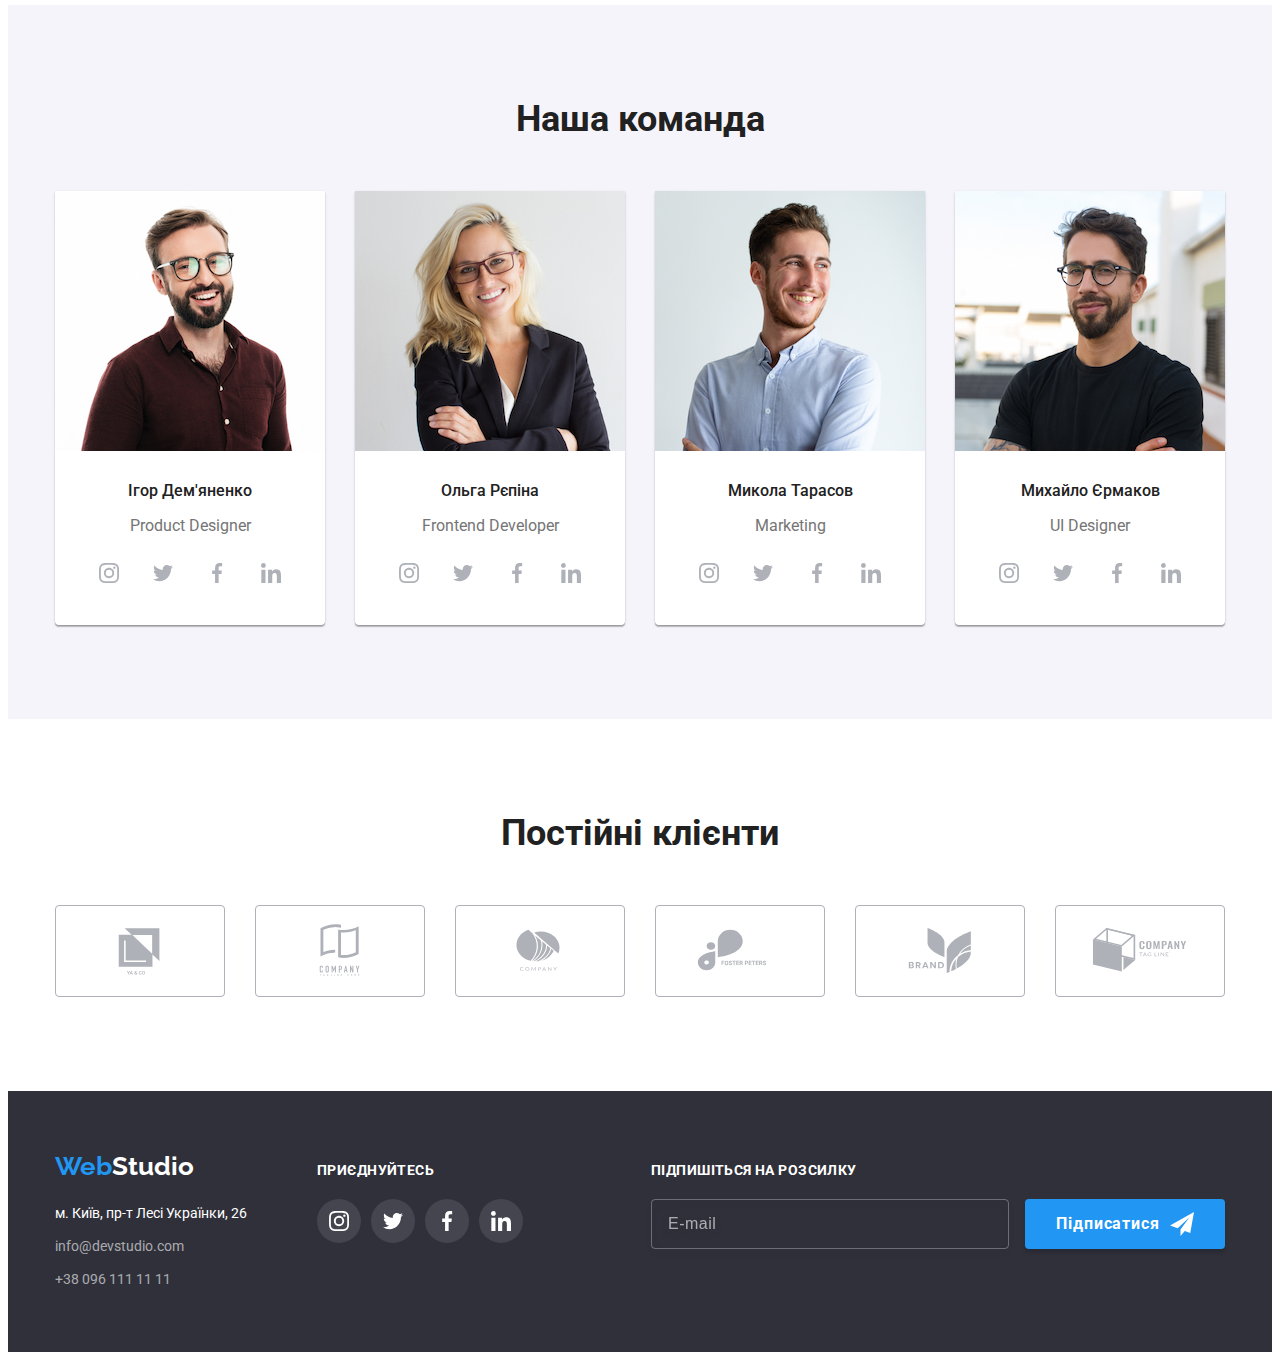
==== commit 67dccc6f: "last" ====
--- a/index.html
+++ b/index.html
@@ -15,27 +15,28 @@
   <link rel="stylesheet" href="https://cdnjs.cloudflare.com/ajax/libs/modern-normalize/1.1.0/modern-normalize.min.css"
     integrity="sha512-wpPYUAdjBVSE4KJnH1VR1HeZfpl1ub8YT/NKx4PuQ5NmX2tKuGu6U/JRp5y+Y8XG2tV+wKQpNHVUX03MfMFn9Q=="
     crossorigin="anonymous" referrerpolicy="no-referrer" />
-  <link rel="stylesheet" href="./css/reset.css" />
-  <link rel="stylesheet" href="./css/styles.css" />
+  <link rel="stylesheet" href="./css/main.min.css" />
 </head>
 
 <body>
   <!-- Шапка -->
   <header class="header">
-    <div class="container header-container">
+    <div class="container header__container">
+
+      <a class="logo" href="index.html" lang="en"><span class="logo-web">Web</span>Studio</a>
+
       <nav class="nav">
-        <a class="logo" href="index.html" lang="en"><span class="logo-web">Web</span>Studio</a>
-        <ul class="list nav-list">
-          <li><a class="nav-link current" href="index.html">Студія</a></li>
-          <li><a class="nav-link" href="portfolio.html">Портфоліо</a></li>
-          <li><a class="nav-link" href="contact.html">Контакти</a></li>
+        <ul class="nav__list">
+          <li><a class="nav__link current" href="index.html">Студія</a></li>
+          <li><a class="nav__link" href="portfolio.html">Портфоліо</a></li>
+          <li><a class="nav__link" href="contact.html">Контакти</a></li>
         </ul>
       </nav>
 
-      <ul class="list header-list-contact">
+      <ul class="contact">
         <li>
-          <a class="header-contact" href="mailto:info@devstudio.com">
-            <svg class="header-contact-icon" width="16px" height="16px">
+          <a class="contact__link" href="mailto:info@devstudio.com">
+            <svg class="contact__icon" width="16px" height="16px">
               <use href="./images/icons.svg#icon-envelope"></use>
             </svg>
             <span>info@devstudio.com</span>
@@ -43,8 +44,8 @@
         </li>
 
         <li>
-          <a class="header-contact" href="tel:+380961111111">
-            <svg class="header-contact-icon" width="16px" height="16px">
+          <a class="contact__link" href="tel:+380961111111">
+            <svg class="contact__icon" width="16px" height="16px">
               <use href="./images/icons.svg#icon-smartphone"></use>
             </svg>
             <span>+38 096 111 11 11</span>
@@ -56,69 +57,77 @@
   <!-- Основна -->
   <main>
     <!-- Герой -->
-    <section class="hero-section">
-      <div class="container hero-container">
-        <h1 class="hero-title">Ефективні рішення для вашого бізнесу</h1>
-        <button class="button hero-button" type="button" data-modal-open>Замовити послугу</button>
+    <section class="hero">
+      <div class="container hero__container">
+        <h1 class="hero__title">Ефективні рішення для вашого бізнесу</h1>
+        <button class="button hero__button" type="button" data-modal-open>Замовити послугу</button>
       </div>
     </section>
+
+
     <!-- Особливості -->
-    <section class="section features-section">
+    <section class="section">
       <div class="container">
-        <h2 class="invisible">Наші особливості</h2>
-        <ul class="list features-list">
+        <h2 class="is-hidden">Наші особливості</h2>
+        <ul class="card-list">
+
           <li>
-            <div class="feature-icon">
+            <div class="card-list__icon">
               <svg width="70" height="70">
                 <use href="./images/icons.svg#icon-antenna"></use>
               </svg>
             </div>
-            <h3 class="features-subtitle">УВАГА ДО ДЕТАЛЕЙ</h3>
-            <p class="features-text">
+            <h3 class="card-list__subtitle">УВАГА ДО ДЕТАЛЕЙ</h3>
+            <p class="card-list__text">
               Ідейні міркування, і навіть початок повсякденної роботи з формування позиції.
             </p>
           </li>
+
           <li>
-            <div class="feature-icon">
+            <div class="card-list__icon">
               <svg width="70" height="70">
                 <use href="./images/icons.svg#icon-clock"></use>
               </svg>
             </div>
-            <h3 class="features-subtitle">ПУНКТУАЛЬНІСТЬ</h3>
-            <p class="features-text">
+            <h3 class="card-list__subtitle">ПУНКТУАЛЬНІСТЬ</h3>
+            <p class="card-list__text">
               Завдання організації, особливо рамки і місце навчання кадрів тягне у себе.
             </p>
           </li>
+
           <li>
-            <div class="feature-icon">
+            <div class="card-list__icon">
               <svg width="70" height="70">
                 <use href="./images/icons.svg#icon-diagram"></use>
               </svg>
             </div>
-            <h3 class="features-subtitle">ПЛАНУВАННЯ</h3>
-            <p class="features-text">
+            <h3 class="card-list__subtitle">ПЛАНУВАННЯ</h3>
+            <p class="card-list__text">
               Так само консультація з широким активом значною мірою зумовлює.
             </p>
           </li>
+
           <li>
-            <div class="feature-icon">
+            <div class="card-list__icon">
               <svg width="70" height="70">
                 <use href="./images/icons.svg#icon-astronaut"></use>
               </svg>
             </div>
-            <h3 class="features-subtitle">СУЧАСНІ ТЕХНОЛОГІЇ</h3>
-            <p class="features-text">
+            <h3 class="card-list__subtitle">СУЧАСНІ ТЕХНОЛОГІЇ</h3>
+            <p class="card-list__text">
               Значимість цих проблем настільки очевидна, що реалізація планових завдань.
             </p>
           </li>
+
         </ul>
       </div>
     </section>
+
     <!-- Чим ми займаємося -->
     <section class="specialization-section">
       <div class="container">
-        <h2 class="title specialization-title">Чим ми займаємося</h2>
-        <ul class="list specialization-container">
+        <h2 class="section-title specialization-title">Чим ми займаємося</h2>
+        <ul class="specialization-container">
 
           <li class="specialization-item">
             <img src="./images/box1.jpg" alt="Десктопні додатки" width="370" />
@@ -144,42 +153,43 @@
       </div>
     </section>
     <!-- Наша команда -->
-    <section class="team-section">
+    <section class="section team">
       <div class="container">
-        <h2 class="title team-title">Наша команда</h2>
-        <ul class="list team-container">
-          <li class="team-card">
+        <h2 class="section-title team__title">Наша команда</h2>
+        <ul class="poster">
+
+          <li class="poster__card">
             <img src="./images/img1.jpg" alt="Ігор Дем'яненко" width="270" />
-            <div class="team-descr">
-              <h3 class="team-name">Ігор Дем'яненко</h3>
-              <p class="team-profession" lang="en">Product Designer</p>
-
-              <ul class="team-soc-list">
-                <li class="team-soc-item">
-                  <a href="" class="team-soc-link">
-                    <svg class="team-soc-icon" width="20" height="20">
+            <div class="poster__descr">
+              <h3 class="poster__subtitle">Ігор Дем'яненко</h3>
+              <p class="poster__text" lang="en">Product Designer</p>
+
+              <ul class="soc">
+                <li class="soc__item">
+                  <a href="" class="soc__link">
+                    <svg class="soc__icon" width="20" height="20">
                       <use href="./images/icons.svg#icon-instagram"></use>
                     </svg>
                   </a>
                 </li>
 
-                <li class="team-soc-item">
-                  <a href="" class="team-soc-link">
-                    <svg class="team-soc-icon" width="20" height="20">
+                <li class="soc__item">
+                  <a href="" class="soc__link">
+                    <svg class="soc__icon" width="20" height="20">
                       <use href="./images/icons.svg#icon-twitter"></use>
                     </svg>
                   </a>
                 </li>
-                <li class="team-soc-item">
-                  <a href="" class="team-soc-link">
-                    <svg class="team-soc-icon" width="20" height="20">
+                <li class="soc__item">
+                  <a href="" class="soc__link">
+                    <svg class="soc__icon" width="20" height="20">
                       <use href="./images/icons.svg#icon-facebook"></use>
                     </svg>
                   </a>
                 </li>
-                <li class="team-soc-item">
-                  <a href="" class="team-soc-link">
-                    <svg class="team-soc-icon" width="20" height="20">
+                <li class="soc__item">
+                  <a href="" class="soc__link">
+                    <svg class="soc__icon" width="20" height="20">
                       <use href="./images/icons.svg#icon-linkedin"></use>
                     </svg>
                   </a>
@@ -187,36 +197,36 @@
               </ul>
             </div>
           </li>
-          <li class="team-card">
+          <li class="poster__card">
             <img src="./images/img2.jpg" alt="Ольга Рєпіна" width="270" />
-            <div class="team-descr">
-              <h3 class="team-name">Ольга Рєпіна</h3>
-              <p class="team-profession" lang="en">Frontend Developer</p>
-              <ul class="team-soc-list">
-                <li class="team-soc-item">
-                  <a href="" class="team-soc-link">
-                    <svg class="team-soc-icon" width="20" height="20">
+            <div class="poster__descr">
+              <h3 class="poster__subtitle">Ольга Рєпіна</h3>
+              <p class="poster__text" lang="en">Frontend Developer</p>
+              <ul class="soc">
+                <li class="soc__item">
+                  <a href="" class="soc__link">
+                    <svg class="soc__icon" width="20" height="20">
                       <use href="./images/icons.svg#icon-instagram"></use>
                     </svg>
                   </a>
                 </li>
-                <li class="team-soc-item">
-                  <a href="" class="team-soc-link">
-                    <svg class="team-soc-icon" width="20" height="20">
+                <li class="soc__item">
+                  <a href="" class="soc__link">
+                    <svg class="soc__icon" width="20" height="20">
                       <use href="./images/icons.svg#icon-twitter"></use>
                     </svg>
                   </a>
                 </li>
-                <li class="team-soc-item">
-                  <a href="" class="team-soc-link">
-                    <svg class="team-soc-icon" width="20" height="20">
+                <li class="soc__item">
+                  <a href="" class="soc__link">
+                    <svg class="soc__icon" width="20" height="20">
                       <use href="./images/icons.svg#icon-facebook"></use>
                     </svg>
                   </a>
                 </li>
-                <li class="team-soc-item">
-                  <a href="" class="team-soc-link">
-                    <svg class="team-soc-icon" width="20" height="20">
+                <li class="soc__item">
+                  <a href="" class="soc__link">
+                    <svg class="soc__icon" width="20" height="20">
                       <use href="./images/icons.svg#icon-linkedin"></use>
                     </svg>
                   </a>
@@ -224,36 +234,36 @@
               </ul>
             </div>
           </li>
-          <li class="team-card">
+          <li class="poster__card">
             <img src="./images/img3.jpg" alt="Микола Тарасов" width="270" />
-            <div class="team-descr">
-              <h3 class="team-name">Микола Тарасов</h3>
-              <p class="team-profession" lang="en">Marketing</p>
-              <ul class="team-soc-list">
-                <li class="team-soc-item">
-                  <a href="" class="team-soc-link">
-                    <svg class="team-soc-icon" width="20" height="20">
+            <div class="poster__descr">
+              <h3 class="poster__subtitle">Микола Тарасов</h3>
+              <p class="poster__text" lang="en">Marketing</p>
+              <ul class="soc">
+                <li class="soc__item">
+                  <a href="" class="soc__link">
+                    <svg class="soc__icon" width="20" height="20">
                       <use href="./images/icons.svg#icon-instagram"></use>
                     </svg>
                   </a>
                 </li>
-                <li class="team-soc-item">
-                  <a href="" class="team-soc-link">
-                    <svg class="team-soc-icon" width="20" height="20">
+                <li class="soc__item">
+                  <a href="" class="soc__link">
+                    <svg class="soc__icon" width="20" height="20">
                       <use href="./images/icons.svg#icon-twitter"></use>
                     </svg>
                   </a>
                 </li>
-                <li class="team-soc-item">
-                  <a href="" class="team-soc-link">
-                    <svg class="team-soc-icon" width="20" height="20">
+                <li class="soc__item">
+                  <a href="" class="soc__link">
+                    <svg class="soc__icon" width="20" height="20">
                       <use href="./images/icons.svg#icon-facebook"></use>
                     </svg>
                   </a>
                 </li>
-                <li class="team-soc-item">
-                  <a href="" class="team-soc-link">
-                    <svg class="team-soc-icon" width="20" height="20">
+                <li class="soc__item">
+                  <a href="" class="soc__link">
+                    <svg class="soc__icon" width="20" height="20">
                       <use href="./images/icons.svg#icon-linkedin"></use>
                     </svg>
                   </a>
@@ -261,36 +271,36 @@
               </ul>
             </div>
           </li>
-          <li class="team-card">
+          <li class="poster__card">
             <img src="./images/img4.jpg" alt="Михайло Єрмаков" width="270" />
-            <div class="team-descr">
-              <h3 class="team-name">Михайло Єрмаков</h3>
-              <p class="team-profession" lang="en">UI Designer</p>
-              <ul class="team-soc-list">
-                <li class="team-soc-item">
-                  <a href="" class="team-soc-link">
-                    <svg class="team-soc-icon" width="20" height="20">
+            <div class="poster__descr">
+              <h3 class="poster__subtitle">Михайло Єрмаков</h3>
+              <p class="poster__text" lang="en">UI Designer</p>
+              <ul class="soc">
+                <li class="soc__item">
+                  <a href="" class="soc__link">
+                    <svg class="soc__icon" width="20" height="20">
                       <use href="./images/icons.svg#icon-instagram"></use>
                     </svg>
                   </a>
                 </li>
-                <li class="team-soc-item">
-                  <a href="" class="team-soc-link">
-                    <svg class="team-soc-icon" width="20" height="20">
+                <li class="soc__item">
+                  <a href="" class="soc__link">
+                    <svg class="soc__icon" width="20" height="20">
                       <use href="./images/icons.svg#icon-twitter"></use>
                     </svg>
                   </a>
                 </li>
-                <li class="team-soc-item">
-                  <a href="" class="team-soc-link">
-                    <svg class="team-soc-icon" width="20" height="20">
+                <li class="soc__item">
+                  <a href="" class="soc__link">
+                    <svg class="soc__icon" width="20" height="20">
                       <use href="./images/icons.svg#icon-facebook"></use>
                     </svg>
                   </a>
                 </li>
-                <li class="team-soc-item">
-                  <a href="" class="team-soc-link">
-                    <svg class="team-soc-icon" width="20" height="20">
+                <li class="soc__item">
+                  <a href="" class="soc__link">
+                    <svg class="soc__icon" width="20" height="20">
                       <use href="./images/icons.svg#icon-linkedin"></use>
                     </svg>
                   </a>
@@ -301,54 +311,61 @@
         </ul>
       </div>
     </section>
+
     <!-- Постійні клієнти -->
-    <section class="clients-section">
+    <section class="section clients">
       <div class="container">
-        <h2 class="title clients-title">Постійні клієнти</h2>
-        <ul class="list clients-container">
-          <li class="clients-inem">
-            <a class="clients-link" href="">
-              <svg class="clients-icon" width="106" height="60">
+        <h2 class="section-title clients__title">Постійні клієнти</h2>
+        <ul class="icons">
+
+          <li class="icons__item">
+            <a class="icons__link" href="">
+              <svg class="icons__icon" width="106" height="60">
                 <use href="./images/icons.svg#icon-cl_Logo1"></use>
               </svg>
             </a>
           </li>
 
-          <li class="clients-inem">
-            <a class="clients-link" href="">
-              <svg class="clients-icon" width="106" height="60">
+          <li class="icons__item">
+            <a class="icons__link" href="">
+              <svg class="icons__icon" width="106" height="60">
                 <use href="./images/icons.svg#icon-cl_Logo2"></use>
               </svg>
             </a>
           </li>
-          <li class="clients-inem">
-            <a class="clients-link" href="">
-              <svg class="clients-icon" width="106" height="60">
+
+          <li class="icons__item">
+            <a class="icons__link" href="">
+              <svg class="icons__icon" width="106" height="60">
                 <use href="./images/icons.svg#icon-cl_Logo3"></use>
               </svg>
             </a>
           </li>
-          <li class="clients-inem">
-            <a class="clients-link" href="">
-              <svg class="clients-icon" width="106" height="60">
+
+          <li class="icons__item">
+            <a class="icons__link" href="">
+              <svg class="icons__icon" width="106" height="60">
                 <use href="./images/icons.svg#icon-cl_Logo4"></use>
               </svg>
             </a>
           </li>
-          <li class="clients-inem">
-            <a class="clients-link" href="">
-              <svg class="clients-icon" width="106" height="60">
+
+          <li class="icons__item">
+            <a class="icons__link" href="">
+              <svg class="icons__icon" width="106" height="60">
                 <use href="./images/icons.svg#icon-cl-Logo5"></use>
               </svg>
             </a>
           </li>
-          <li class="clients-inem">
-            <a class="clients-link" href="">
-              <svg class="clients-icon" width="106" height="60">
+
+          <li class="icons__item">
+            <a class="icons__link" href="">
+              <svg class="icons__icon" width="106" height="60">
                 <use href="./images/icons.svg#icon-cl_Logo6"></use>
               </svg>
             </a>
           </li>
+
         </ul>
       </div>
     </section>
@@ -360,7 +377,7 @@
       <section>
         <a class="logo" href="index.html" lang="en"><span class="logo-web">Web</span>Studio</a>
         <address class="">
-          <ul class="list footer-address-list">
+          <ul class="footer-address-list">
             <li class="footer-address-item">
               <a class="footer-address-link" href="https://goo.gl/maps/1wXns7CKw61KpVam9" target="_blank"
                 rel="noreferrer noopener">м. Київ, пр-т Лесі Українки, 26</a>
--- a/css/main.min.css
+++ b/css/main.min.css
@@ -0,0 +1 @@
+*,*::before,*::after{box-sizing:border-box}p,h1,h2,h3,h4,h5,h6{margin:0}ul,ol{margin:0;padding-left:0;list-style:none}button{cursor:pointer;font-family:inherit}address{font-style:normal}a{text-decoration:none}img{display:block}:root{--primary-white-color: #fff;--accent-color: #2196f3;--button-background: #f5f4fa;--primary-text-color: #757575;--title-text-color: #212121;--font-weight-500: 500;--font-weight-700: 700;--letter-spacing-006: 0.06em;--font-size-14: 14px;--font-size-16: 16px}body{background-color:var(--primary-white-color);color:var(--primary-text-color);font-family:Roboto,sans-serif}.title{color:var(--title-text-color)}.text{color:var(--primary-text-color)}.button{cursor:pointer;font-family:inherit;border:none;padding:.5rem 1.5rem;border-radius:4px}.section{padding-top:94px;padding-bottom:94px}.container{max-width:1200px;width:100%;padding-left:15px;padding-right:15px;margin:0 auto}.is-hidden{visibility:hidden;opacity:0;pointer-events:none;font-size:0}.section-title{font-size:36px;line-height:1.16;font-weight:var(--font-weight-700);text-align:center;color:var(--title-text-color)}.logo{text-decoration:none;color:#000;font-family:Raleway,sans-serif;font-size:26px;line-height:1.2;font-weight:var(--font-weight-700)}footer .logo{color:#fff}.logo-web{color:var(--accent-color)}.header{padding-top:24px;padding-bottom:25px;border:1px solid #ececec}.header__container{display:flex;justify-content:space-between;align-items:center}.nav{display:inline-flex;align-items:center}.nav__list{display:inline-flex;justify-content:space-between;gap:50px;margin-left:93px}.nav__link{text-decoration:none;color:var(--title-text-color);font-size:var(--font-size-14);letter-spacing:.02em;line-height:1.14;font-weight:var(--font-weight-500);transition-property:color;transition-duration:250ms;transition-timing-function:cubic-bezier(0.4, 0, 0.2, 1)}.nav__link:hover,.nav__link:focus{color:var(--accent-color);position:relative}.current{color:var(--accent-color);position:relative}.current::after{content:"";display:flex;width:100%;height:4px;background-color:currentColor;border-radius:2px;position:absolute;top:46px}.contact{display:inline-flex;justify-content:center;gap:30px}.contact__link{text-decoration:none;color:var(--primary-text-color);font-size:var(--font-size-14);letter-spacing:.02em;line-height:1.14;font-weight:var(--font-weight-500);display:flex;gap:10px;transition-property:color;transition-duration:250ms;transition-timing-function:cubic-bezier(0.4, 0, 0.2, 1)}.contact__link:hover,.contact__link:focus{color:var(--accent-color)}.contact__icon{fill:#757575;transition-property:fill;transition-duration:250ms;transition-timing-function:cubic-bezier(0.4, 0, 0.2, 1)}.contact__link:hover .contact__icon,.contact__link:focus .contact__icon{fill:var(--accent-color)}.header-mail::before{content:url("../images/envelope.svg");margin-right:10px}.header-tel::before{content:url("../images/smartphone.svg");margin-right:10px}footer{padding-top:60px;padding-bottom:60px;background-color:#2f303a}.footer-container{display:flex;gap:70px}footer .logo{display:block;margin-bottom:20px}.footer-address-list{display:flex;flex-direction:column;gap:9px}.footer-address-link,.footer-contact-link{text-decoration:none;font-style:normal;color:#fff;font-size:var(--font-size-14);line-height:1.71;transition:color;transition-duration:250ms;transition-timing-function:cubic-bezier(0.4, 0, 0.2, 1)}.footer-address-link:hover,.footer-address-link:focus,.footer-contact-link:hover,.footer-contact-link:focus{color:var(--accent-color)}.footer-contact-link{color:rgba(255,255,255,.6)}.footer-items{padding-top:12px;display:flex;justify-content:space-between;flex-grow:1}.footer-title-join{font-weight:var(--font-weight-700);font-size:var(--font-size-14);line-height:1.14;letter-spacing:.03em;text-transform:uppercase;color:var(--primary-white-color);margin-bottom:20px}.footer-title-subscribe{font-weight:var(--font-weight-700);font-size:var(--font-size-14);line-height:1.14;letter-spacing:.03em;text-transform:uppercase;color:#fff;margin-bottom:20px}.footer-subscribe-form{display:flex;justify-content:center;gap:12px}.footer-subscribe-input{color:var(--primary-white-color);width:358px;height:50px;border:1px solid rgba(255,255,255,.3);border-radius:4px;background-color:inherit;outline:none;filter:drop-shadow(0px 4px 4px rgba(0, 0, 0, 0.15));padding-left:16px;margin-right:12px}.footer-subscribe-input::-moz-placeholder{font-size:16px;line-height:1.25;letter-spacing:.03em;color:rgba(255,255,255,.6)}.footer-subscribe-input:-ms-input-placeholder{font-size:16px;line-height:1.25;letter-spacing:.03em;color:rgba(255,255,255,.6)}.footer-subscribe-input::placeholder{font-size:16px;line-height:1.25;letter-spacing:.03em;color:rgba(255,255,255,.6)}.subscribe-button{width:200px;height:50px;background-color:var(--accent-color);border-radius:4px;border:0;box-shadow:0px 4px 4px rgba(0,0,0,.15);display:inline-flex;align-items:center;justify-content:center;gap:10px}.subscribe-button-text{font-weight:var(--font-weight-700);font-size:16px;letter-spacing:.06em;line-height:1.88;color:#fff}.footer-subscribe-icon{fill:var(--primary-white-color)}.hero{padding-top:200px;padding-bottom:200px;background-color:#2f303a;background-image:linear-gradient(rgba(47, 48, 58, 0.4), rgba(47, 48, 58, 0.4)),url(../images/hero.jpg);background-repeat:no-repeat;background-position:center;background-size:cover}.hero__container{width:100%;max-width:696px}.hero__title{color:var(--primary-white-color);letter-spacing:var(--letter-spacing-006);font-size:44px;line-height:1.36;text-align:center;text-transform:uppercase;font-weight:900;margin-bottom:30px}.hero__button{background-color:var(--accent-color);color:var(--primary-white-color);font-family:inherit;font-weight:var(--font-weight-700);font-size:var(--font-size-16);letter-spacing:var(--letter-spacing-006);line-height:1.88;display:block;margin:0 auto;width:216px;height:50px}.card-list{display:flex;gap:30px}.card-list__icon{width:270px;height:120px;background:#f5f4fa;border-radius:4px;display:flex;justify-content:center;align-items:center}.card-list__subtitle{font-size:var(--font-size-14);line-height:1.14;font-weight:var(--font-weight-700);text-transform:uppercase;color:var(--title-text-color);margin-bottom:10px;margin-top:30px;width:270px}.card-list__text{font-size:var(--font-size-14);font-size:14px;line-height:1.71;color:var(--primary-text-color);width:270px}.specialization-section{padding-bottom:94px}.specialization-title{margin-bottom:50px}.specialization-container{display:flex;justify-content:space-between}.specialization-item{position:relative}.specialization-top-container{background:rgba(47,48,58,.8);width:100%;position:absolute;bottom:0}.specialization-top-title{font-weight:700;font-size:14px;line-height:1.14;text-align:center;letter-spacing:.03em;text-transform:uppercase;color:#fff;padding:27px}.team{background-color:#f5f4fa}.team__title{margin-bottom:50px}.poster{display:flex;justify-content:space-between}.poster__card{background:#fff;border-radius:0px 0px 4px 4px;box-shadow:0px 1px 3px rgba(0,0,0,.12),0px 1px 1px rgba(0,0,0,.14),0px 2px 1px rgba(0,0,0,.2)}.poster__descr{padding:30px 0}.poster__subtitle{color:var(--title-text-color);font-weight:var(--font-weight-500);font-size:var(--font-size-16);line-height:1.19;text-align:center;margin-bottom:10px}.poster__text{color:var(--primary-text-color);font-size:var(--font-size-16);line-height:1.19;text-align:center;margin:16px}.soc,.footer-soc-list{display:flex;justify-content:center;gap:10px}.soc__item,.footer-soc-item{width:44px;height:44px}.soc__link,.footer-soc-link{width:100%;height:100%;border-radius:50%;display:flex;justify-content:center;align-items:center;transition-property:background-color;transition-duration:250ms;transition-timing-function:cubic-bezier(0.4, 0, 0.2, 1)}.soc__link:hover,.soc__link:focus,.footer-soc-link:hover,.footer-soc-link:focus{background-color:#2196f3}.footer-soc-link{background:rgba(255,255,255,.1)}.soc__icon{fill:#afb1b8;transition-property:fill;transition-duration:250ms;transition-timing-function:cubic-bezier(0.4, 0, 0.2, 1)}.soc__link:hover .soc__icon,.soc__link:focus .soc__icon{fill:#fff}.footer-soc-icon{fill:#fff}.clients__title{margin-bottom:50px}.icons{display:flex;justify-content:center;align-items:center;gap:30px}.icons__item{width:170px;height:92px}.icons__link{width:100%;height:100%;border:1px solid #afb1b8;border-radius:4px;display:flex;justify-content:center;align-items:center;transition-property:border-color;transition-duration:250ms;transition-timing-function:cubic-bezier(0.4, 0, 0.2, 1)}.icons__link:hover,.icons__link:focus{border-color:var(--accent-color)}.icons__icon{fill:#afb1b8;transition-property:fill;transition-duration:250ms;transition-timing-function:cubic-bezier(0.4, 0, 0.2, 1)}.icons__link:hover .icons__icon,.icons__link:focus .icons__icon{fill:var(--accent-color)}.portfolio-section{padding-top:94px;padding-bottom:94px}.portfolio-filter{font-family:inherit;font-weight:var(--font-weight-500);font-size:var(--font-size-16);line-height:1.62;text-align:center;color:var(--title-text-color);transition:color,background-color,box-shadow;transition-duration:250ms;transition-timing-function:cubic-bezier(0.4, 0, 0.2, 1)}.portfolio-filter:hover,.portfolio-filter:focus{color:var(--primary-white-color);background-color:var(--accent-color);box-shadow:0px 3px 1px rgba(0,0,0,.1),0px 1px 2px rgba(0,0,0,.08),0px 2px 2px rgba(0,0,0,.12)}.button-list{margin-bottom:50px;display:flex;gap:8px;justify-content:center}.portfolio-list{display:flex;gap:30px;flex-wrap:wrap}.portfolio-item{width:370px;transition:box-shadow;transition-duration:250ms;transition-timing-function:cubic-bezier(0.4, 0, 0.2, 1)}.portfolio-item:hover,.portfolio-item:focus{box-shadow:0px 1px 1px rgba(0,0,0,.12),0px 4px 4px rgba(0,0,0,.06),1px 4px 6px rgba(0,0,0,.16)}.portfolio-top-wrap{position:relative;overflow:hidden}.portfolio-top-text{font-size:18px;line-height:1.55;letter-spacing:.03em;color:#fff;background:rgba(33,150,243,.9);padding:24px;height:100%;display:flex;align-items:center;position:absolute;top:0;transform:translateY(101%);transition:transform;transition-duration:250ms;transition-timing-function:cubic-bezier(0.4, 0, 0.2, 1);overflow:auto}.portfolio-item:hover .portfolio-top-text,.portfolio-item:focus .portfolio-top-text{transform:translateY(0)}.portfolio-descr{padding:20px 24px;width:370px;border:1px solid #eee;border-top:0}.portfolio-subtitle{font-weight:var(--font-weight-700);font-size:18px;line-height:2;letter-spacing:var(--letter-spacing-006);color:var(--title-text-color);margin-bottom:4px}.portfolio-project{font-size:var(--font-size-16);line-height:1.88;color:var(--primary-text-color)}.backdrop{position:fixed;top:0;width:100%;height:100%;background:rgba(0,0,0,.2);transition:opacity,visibility;transition-duration:250ms;transition-timing-function:cubic-bezier(0.4, 0, 0.2, 1)}.modal{width:528px;min-height:581px;padding:40px;background-color:#fff;box-shadow:0px 1px 3px rgba(0,0,0,.12),0px 1px 1px rgba(0,0,0,.14),0px 2px 1px rgba(0,0,0,.2);border-radius:4px;position:absolute;top:50%;left:50%;transform:translate(-50%, -50%) scaleY(1);transition:transform 250ms cubic-bezier(0.4, 0, 0.2, 1)}.backdrop.is-hidden .modal{transform:translate(-50%, -50%) scaleY(0)}.modal-button{background-color:inherit;border:1px solid rgba(0,0,0,.1);border-radius:50%;width:30px;height:30px;position:absolute;right:8px;top:8px;display:flex;justify-content:center;align-items:center}.modal-close-icon{fill:#000;transition:fill;transition-duration:250ms;transition-timing-function:cubic-bezier(0.4, 0, 0.2, 1)}.modal-button:hover .modal-close-icon,.modal-button:focus .modal-close-icon{fill:var(--accent-color)}.modal-title{font-weight:700;font-size:20px;line-height:1.15;text-align:center;letter-spacing:.03em;color:#212121;margin-bottom:12px}.modal-form-label{position:relative;display:flex;flex-direction:column;margin-bottom:10px}.modal-label-title{font-size:12px;line-height:1.16;letter-spacing:.01em;color:#757575;display:flex;margin-bottom:4px}.modal-form-input{width:100%;height:40px;border:1px solid rgba(33,33,33,.2);border-radius:4px;outline:none;padding-left:42px;transition:border-color;transition-duration:250ms;transition-timing-function:cubic-bezier(0.4, 0, 0.2, 1)}.modal-form-input:focus{border-color:var(--accent-color)}.modal-form-icon{width:18px;height:18px;position:absolute;left:12px;bottom:11px;transition:fill;transition-duration:250ms;transition-timing-function:cubic-bezier(0.4, 0, 0.2, 1)}.modal-form-input:focus+.modal-form-icon{fill:var(--accent-color)}.modal-form-textarea{width:100%;min-height:120px;resize:none;border:1px solid rgba(33,33,33,.2);border-radius:4px;outline:none;padding:12px 16px;transition:border-color;transition-duration:250ms;transition-timing-function:cubic-bezier(0.4, 0, 0.2, 1)}.modal-form-textarea::-moz-placeholder{font-size:12px;line-height:1.16;letter-spacing:.01em;color:rgba(117,117,117,.5)}.modal-form-textarea:-ms-input-placeholder{font-size:12px;line-height:1.16;letter-spacing:.01em;color:rgba(117,117,117,.5)}.modal-form-textarea::placeholder{font-size:12px;line-height:1.16;letter-spacing:.01em;color:rgba(117,117,117,.5)}.modal-form-textarea:focus{border-color:var(--accent-color)}.check-text{font-size:var(--font-size-14);line-height:1.71;letter-spacing:.03em;color:var(--primary-text-color);margin:0 auto 30px 12px;display:flex;align-items:center}.check-text::before{content:"";width:16px;height:15px;border:2px solid #212121;border-radius:2px;transition:border-color,background-color,background-image;transition-duration:250ms;transition-timing-function:cubic-bezier(0.4, 0, 0.2, 1)}.modal-form-inputcheck:checked+.check-text::before{background-color:var(--accent-color);border-color:var(--accent-color);background-image:url(../images/check.svg);background-repeat:no-repeat;background-position:center}.check-link{color:var(--accent-color);text-decoration:underline;-webkit-text-decoration-skip-ink:none;text-decoration-skip-ink:none}.modal-send-button{width:200px;height:50px;margin:0 auto;background:var(--accent-color);box-shadow:0px 4px 4px rgba(0,0,0,.15);border-radius:4px;border:0;display:flex;align-items:center;justify-content:center}.send-button-text{font-weight:700;font-size:16px;line-height:1.88;letter-spacing:.06em;color:#fff}/*# sourceMappingURL=main.min.css.map */